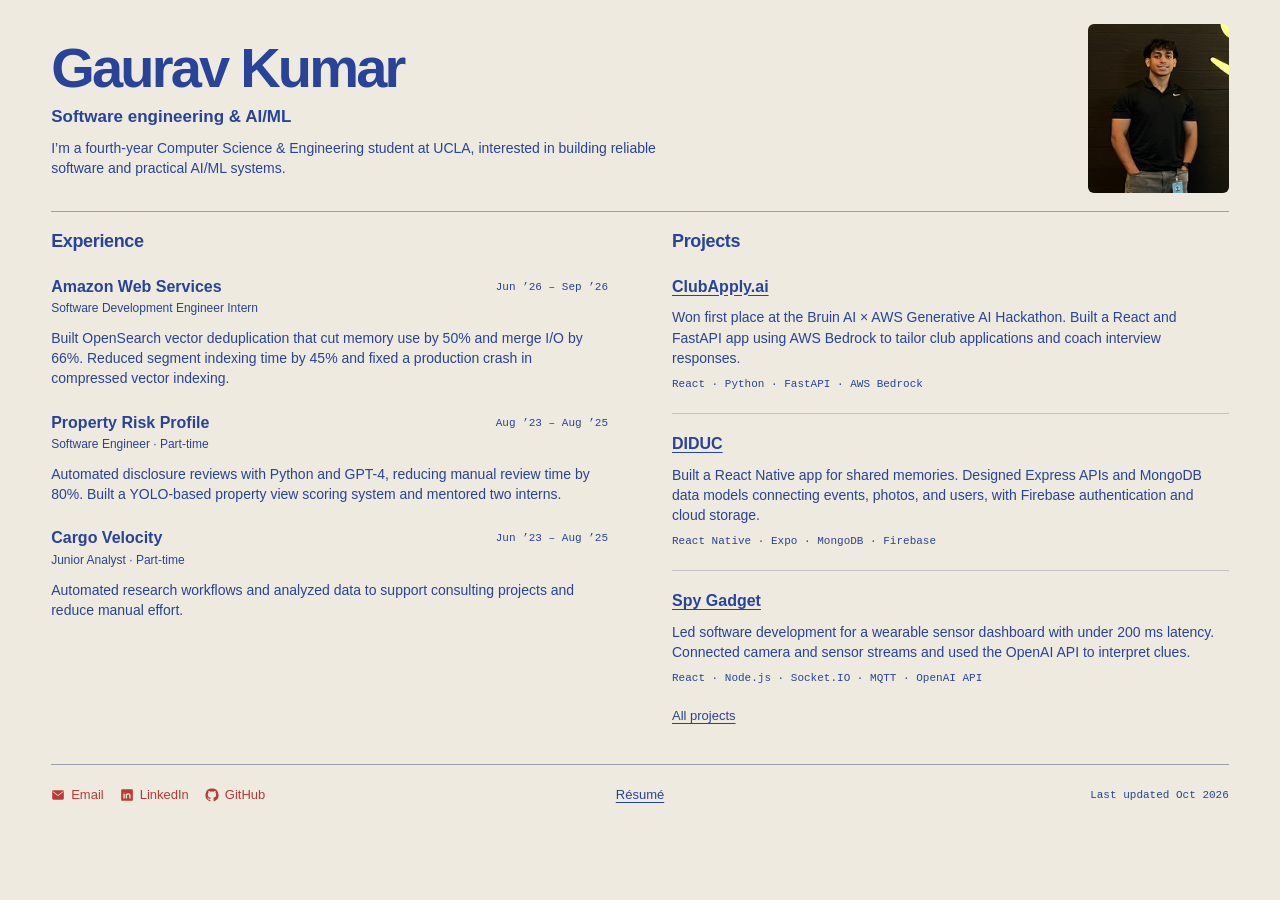
==== index.html @ fff74dd2 "Publish personal portfolio with responsive layout and SEO" ====
<!doctype html>
<html lang="en">
  <head>
    <meta charset="utf-8">
    <meta name="viewport" content="width=device-width, initial-scale=1">
    <meta name="color-scheme" content="light">
    <title>Gaurav Kumar — Software Engineering &amp; AI/ML</title>
    <meta name="description" content="Gaurav Kumar, UCLA Computer Science &amp; Engineering student. Explore software engineering and AI/ML projects, AWS OpenSearch experience, and résumé.">
    <meta name="author" content="Gaurav Kumar">
    <meta name="theme-color" content="#eeeadf">
    <meta property="og:site_name" content="Gaurav Kumar">
    <meta property="og:locale" content="en_US">
    <meta name="twitter:card" content="summary">
    <link rel="canonical" href="https://gaurav12058.github.io/">
    <meta property="og:url" content="https://gaurav12058.github.io/">
    <meta property="og:image" content="https://gaurav12058.github.io/assets/images/gaurav-kumar.jpeg">
    <meta property="og:image:width" content="179">
    <meta property="og:image:height" content="215">
    <meta property="og:image:alt" content="Gaurav Kumar">
    <meta name="twitter:image" content="https://gaurav12058.github.io/assets/images/gaurav-kumar.jpeg">
    <meta name="twitter:image:alt" content="Gaurav Kumar">
    <meta property="og:type" content="website">
    <meta property="og:title" content="Gaurav Kumar — Software Engineering &amp; AI/ML">
    <meta property="og:description" content="UCLA Computer Science &amp; Engineering student building reliable software and practical AI/ML systems. Explore my experience and selected projects.">
    <!-- JavaScript enhances reveals and the résumé action. -->
    <script src="./js/main.js?v=20261025-updated" defer></script>
    <link rel="stylesheet" href="./css/styles.css?v=20261025-centered-resume">
  </head>
  <body class="home-page">
    <a class="skip-link" href="#main">Skip to content</a>
    <div class="page">
      <main id="main" tabindex="-1">
        <section class="intro" aria-labelledby="intro-title">
          <div class="intro-copy">
            <h1 id="intro-title">Gaurav Kumar</h1>
            <p class="headline">Software engineering &amp; AI/ML</p>
            <p class="bio">I’m a fourth-year Computer Science &amp; Engineering student at UCLA, interested in building reliable software and practical AI/ML systems.</p>
          </div>
          <img class="portrait" src="./assets/images/gaurav-kumar.jpeg" width="179" height="215" alt="Gaurav Kumar" fetchpriority="high">
        </section>

        <!-- EXPERIENCE: Keep all entries here. Duplicate an <li> to add an entry. -->
        <section class="content-section" id="experience" aria-labelledby="experience-title" data-reveal>
          <div class="section-heading">
            <h2 id="experience-title">Experience</h2>
          </div>
          <ol class="experience-list">
            <li class="experience-entry">
              <div>
                <h3>Amazon Web Services</h3>
                <p class="entry-role">Software Development Engineer Intern</p>
              </div>
              <p class="entry-date"><time datetime="2026-06">Jun ’26</time> – <time datetime="2026-09">Sep ’26</time></p>
              <p class="entry-description">Built OpenSearch vector deduplication that cut memory use by 50% and merge I/O by 66%. Reduced segment indexing time by 45% and fixed a production crash in compressed vector indexing.</p>
            </li>
            <li class="experience-entry">
              <div>
                <h3>Property Risk Profile</h3>
                <p class="entry-role">Software Engineer · Part-time</p>
              </div>
              <p class="entry-date"><time datetime="2023-08">Aug ’23</time> – <time datetime="2025-08">Aug ’25</time></p>
              <p class="entry-description">Automated disclosure reviews with Python and GPT-4, reducing manual review time by 80%. Built a YOLO-based property view scoring system and mentored two interns.</p>
            </li>
            <li class="experience-entry">
              <div>
                <h3>Cargo Velocity</h3>
                <p class="entry-role">Junior Analyst · Part-time</p>
              </div>
              <p class="entry-date"><time datetime="2023-06">Jun ’23</time> – <time datetime="2025-08">Aug ’25</time></p>
              <p class="entry-description">Automated research workflows and analyzed data to support consulting projects and reduce manual effort.</p>
            </li>
          </ol>
        </section>

        <!-- FEATURED PROJECTS: Keep this homepage selection short.
             Add the complete collection in projects.html. -->
        <section class="content-section" id="projects" aria-labelledby="projects-title" data-reveal>
          <div class="section-heading">
            <h2 id="projects-title">Projects</h2>

          </div>
          <ul class="project-list">
            <li class="project-entry">
              <h3><a class="project-title" href="https://github.com/aarnav-11/AWS-x-Bruin-AI">ClubApply.ai</a></h3>
              <div><p class="entry-description">Won first place at the Bruin AI × AWS Generative AI Hackathon. Built a React and FastAPI app using AWS Bedrock to tailor club applications and coach interview responses.</p><p class="project-stack">React · Python · FastAPI · AWS Bedrock</p></div>
            </li>
            <li class="project-entry">
              <h3><a class="project-title" href="https://github.com/harrymyers/DIDUC">DIDUC</a></h3>
              <div><p class="entry-description">Built a React Native app for shared memories. Designed Express APIs and MongoDB data models connecting events, photos, and users, with Firebase authentication and cloud storage.</p><p class="project-stack">React Native · Expo · MongoDB · Firebase</p></div>
            </li>
            <li class="project-entry">
              <h3><a class="project-title" href="https://github.com/Gaurav12058/UCLA_HAcK_2025">Spy Gadget</a></h3>
              <div><p class="entry-description">Led software development for a wearable sensor dashboard with under 200 ms latency. Connected camera and sensor streams and used the OpenAI API to interpret clues.</p><p class="project-stack">React · Node.js · Socket.IO · MQTT · OpenAI API</p></div>
            </li>
          </ul>
          <a class="all-projects" href="./projects.html">All projects</a>
        </section>

      </main>

      <footer class="site-footer">
        <nav id="contact" aria-label="Contact"><ul class="contact-links">
            <li><a href="mailto:rothkumar12@gmail.com"><svg viewBox="0 0 24 24" aria-hidden="true"><rect x="2" y="4" width="20" height="16" rx="2" fill="currentColor"/><path d="m3 6 9 7 9-7" fill="none" stroke="var(--background)" stroke-width="1.5"/></svg><span class="contact-label">Email</span></a></li>
            <li><a href="https://www.linkedin.com/in/gaurav12058/"><svg viewBox="0 0 24 24" aria-hidden="true"><rect x="2" y="2" width="20" height="20" rx="2" fill="currentColor"/><path d="M7 10v8m0-11v.1M11 18v-8m0 3c0-4 6-4 6 0v5" fill="none" stroke="var(--background)" stroke-width="2.3"/></svg><span class="contact-label">LinkedIn</span></a></li>
            <li><a href="https://github.com/Gaurav12058"><svg viewBox="0 0 24 24" aria-hidden="true"><path fill="currentColor" d="M12 .8a11.2 11.2 0 0 0-3.54 21.83c.56.1.77-.24.77-.54v-2.1c-3.13.68-3.79-1.33-3.79-1.33-.51-1.3-1.25-1.65-1.25-1.65-1.02-.7.08-.69.08-.69 1.13.08 1.73 1.16 1.73 1.16 1 1.72 2.62 1.22 3.26.93.1-.73.4-1.22.71-1.5-2.5-.28-5.13-1.25-5.13-5.57 0-1.23.44-2.23 1.16-3.02-.12-.29-.5-1.43.11-2.97 0 0 .95-.3 3.08 1.15a10.7 10.7 0 0 1 5.61 0c2.14-1.45 3.08-1.15 3.08-1.15.61 1.54.23 2.68.11 2.97.72.79 1.15 1.79 1.15 3.02 0 4.33-2.63 5.29-5.14 5.57.4.35.76 1.03.76 2.08v3.1c0 .3.2.65.77.54A11.2 11.2 0 0 0 12 .8Z"/></svg><span class="contact-label">GitHub</span></a></li>
        </ul></nav>

        <a class="resume-button" href="./assets/resume/resume.pdf" download="Gaurav_Kumar_Resume.pdf">Résumé<span class="sr-only"> (PDF; downloads and also opens in a new tab)</span></a>
        <p class="last-updated"><span class="updated-label">Last updated </span><time datetime="2026-10">Oct 2026</time></p>
      </footer>
    </div>
  </body>
</html>
---- css/styles.css ----
:root {
  color-scheme: light;
  --background: #eeeadf;
  --text: #284398;
  --accent: #284398;
  --contact: #bd3935;
  --divider: #9c9faf;
  --mono: "SFMono-Regular", Consolas, "Liberation Mono", monospace;
  font-family: Arial, Helvetica, sans-serif;
  font-size: 16px;
  line-height: 1.45;
  color: var(--text);
  background: var(--background);
}
* { box-sizing: border-box; }
body { margin: 0; }
[hidden] { display: none !important; }
h1, h2, h3, p { margin: 0; }
a { color: inherit; text-underline-offset: 3px; }
a:hover { text-decoration-thickness: 2px; }
:focus-visible { outline: 2px solid currentColor; outline-offset: 5px; }
::selection { background: var(--text); color: var(--background); }
.page { width: 100%; min-height: 100svh; margin-inline: auto; padding: 32px 3.5vw 20px; display: flex; flex-direction: column; }
#main { min-width: 0; }
h1 { font-size: clamp(40px, 5vw, 56px); line-height: 1.05; letter-spacing: -.05em; font-weight: 750; }
h2 { font-size: 1.125rem; line-height: 1.25; letter-spacing: -.02em; }
h3 { font-size: 1rem; line-height: 1.3; }
.experience-list, .project-list, .contact-links { list-style: none; padding: 0; margin: 0; }
.home-page .page { max-width: none; padding: 24px clamp(24px, 4vw, 80px) 20px; }
.intro { display: grid; grid-template-columns: minmax(0, 1fr) clamp(128px, 11vw, 160px); align-items: center; gap: 32px; padding-bottom: 18px; }
.portrait { display: block; width: 100%; height: auto; border-radius: 6px; }
.headline { margin-top: 8px; font-size: 1.0625rem; font-weight: 600; }
.bio { max-width: 80ch; margin-top: 8px; font-size: .875rem; }
.content-section { padding-block: 18px; border-top: 1px solid var(--divider); }
.section-heading { margin-bottom: 14px; }
.experience-list { display: grid; gap: 14px; }
.experience-entry { display: grid; grid-template-columns: minmax(0, 1fr) auto; column-gap: 24px; row-gap: 6px; }
.entry-date { font-family: var(--mono); font-size: .6875rem; padding-top: 3px; }
.entry-date time { white-space: nowrap; }
.entry-role { font-size: .75rem; margin-top: 3px; }
.entry-description { font-size: .875rem; line-height: 1.45; }
.experience-entry > .entry-description { grid-column: 1 / -1; }
.project-list { display: grid; gap: 12px; }
.project-entry { display: grid; grid-template-columns: clamp(160px, 22vw, 300px) minmax(0, 1fr); gap: 24px; }
.project-entry + .project-entry { border-top: 1px solid color-mix(in srgb, var(--divider) 50%, transparent); padding-top: 12px; }
.project-stack { font-family: var(--mono); font-size: .6875rem; line-height: 1.5; margin-top: 5px; }
.all-projects { display: inline-block; margin-top: 14px; font-size: .8125rem; }
.site-footer { display: grid; grid-template-columns: 1fr auto 1fr; align-items: end; gap: 24px; border-top: 1px solid var(--divider); margin-top: 32px; padding-top: 48px; font-size: .8125rem; flex: 1; }
.home-page .site-footer { margin-top: 20px; padding-top: 18px; align-items: center; flex: 0; }
.home-page .site-footer .resume-button { grid-column: 2; }
.contact-links { display: flex; flex-wrap: wrap; gap: 16px; color: var(--contact); }
.contact-links a { display: inline-flex; align-items: center; gap: 6px; text-decoration: none; min-height: 24px; }
.contact-links a:hover { text-decoration: underline; }
.contact-links svg { width: 14px; height: 14px; flex-shrink: 0; }
.last-updated { font-family: var(--mono); font-size: .6875rem; justify-self: end; text-align: right; }
.projects-page .page { max-width: 1440px; }
.project-navigation { margin-bottom: 48px; font-family: var(--mono); font-size: .875rem; }
.project-page-heading { padding-bottom: 32px; }
.project-page-heading h1 { font-size: clamp(48px, 6vw, 88px); line-height: 1.05; }
.project-page-heading p { margin-top: 20px; max-width: 60ch; }
.project-catalog { list-style: none; padding: 0; margin: 0; }
.catalog-entry { display: grid; grid-template-columns: minmax(0, 1fr) minmax(0, 2fr); gap: 48px; padding-block: 32px; border-top: 1px solid var(--divider); }
.catalog-entry h2 { font-size: 1.25rem; }
.catalog-entry p { max-width: 65ch; font-family: var(--mono); line-height: 1.5; }
.project-source { display: inline-block; margin-top: 12px; font-family: var(--mono); font-size: .875rem; }
.catalog-entry .project-technologies { margin-top: 16px; font-family: Arial, Helvetica, sans-serif; font-size: .875rem; line-height: 1.6; }
.technology-label { display: block; margin-bottom: 4px; font-size: .75rem; font-weight: 700; letter-spacing: .06em; text-transform: uppercase; }
.projects-page .site-footer { margin-top: 0; }
.skip-link { position: fixed; z-index: 10; top: 12px; left: 12px; padding: 12px 16px; background: var(--background); border: 1px solid; transform: translateY(-200%); }
.skip-link:focus { transform: translateY(0); }
.sr-only { position: absolute; width: 1px; height: 1px; padding: 0; margin: -1px; overflow: hidden; clip-path: inset(50%); white-space: nowrap; border: 0; }
@media (prefers-reduced-motion: no-preference) {
  .reveal-ready { transition: opacity 250ms ease-out, transform 250ms ease-out; }
  .reveal-pending { opacity: 0; transform: translateY(6px); }
}
@media (prefers-reduced-motion: reduce) {
  .reveal-ready { transition: none; }
  .reveal-pending { opacity: 1; transform: none; }
}
/* Short laptop windows use tighter spacing, without scaling or clipping text. */
@media (min-width: 1024px) and (max-height: 850px) {
  .home-page .page { padding-block: 16px; }
  .home-page h1 { font-size: 48px; }
  .intro { grid-template-columns: minmax(0, 1fr) 136px; padding-bottom: 12px; }
  .content-section { padding-block: 12px; }
  .section-heading { margin-bottom: 10px; }
  .experience-list { gap: 10px; }
  .experience-entry { row-gap: 4px; }
  .project-list { gap: 8px; }
  .project-entry + .project-entry { padding-top: 8px; }
  .project-stack { margin-top: 4px; }
  .all-projects { margin-top: 10px; }
  .home-page .site-footer { padding-top: 12px; }
}
@media (max-width: 700px) {
  .home-page .page { padding: 28px 24px 24px; }
  .intro { grid-template-columns: minmax(0, 1fr) 100px; align-items: start; gap: 20px; padding-bottom: 24px; }
  .intro-copy { min-width: 0; }
  .bio { font-size: 1rem; }
  .entry-description { font-size: 1rem; }
  .content-section { padding-block: 24px; }
  .experience-list { gap: 24px; }
  .experience-entry { grid-template-columns: 1fr; gap: 6px; }
  .entry-date { padding-top: 0; font-size: .75rem; }
  .entry-role { font-size: .875rem; }
  .project-entry { grid-template-columns: 1fr; gap: 8px; }
  .project-list { gap: 18px; }
  .project-entry + .project-entry { padding-top: 18px; }
  .project-stack { font-size: .75rem; }
  .site-footer { grid-template-columns: minmax(0, 1fr) auto minmax(0, 1fr); gap: 8px; padding-top: 28px; align-items: center; font-size: .75rem; }
  .site-footer > p, .site-footer > a { white-space: nowrap; }
  .last-updated { justify-self: end; text-align: right; }
  .contact-links { flex-wrap: nowrap; gap: 8px; }
  .contact-links a { min-height: 36px; }
}
@media (max-width: 600px) {
  .project-navigation { margin-bottom: 32px; }
  .catalog-entry { grid-template-columns: 1fr; gap: 12px; padding-block: 24px; }
  .page { padding: 24px 20px 20px; }
  .contact-links { gap: 2px; }
  .contact-links a { width: 32px; min-height: 44px; justify-content: center; }
  .contact-links svg { width: 18px; height: 18px; }
  .contact-label, .updated-label { position: absolute; width: 1px; height: 1px; padding: 0; margin: -1px; overflow: hidden; clip-path: inset(50%); white-space: nowrap; border: 0; }
  .site-footer .resume-button { display: inline-flex; align-items: center; min-height: 44px; }
}
@media (max-width: 380px) {
  .home-page .page { padding-inline: 20px; }
  .intro { grid-template-columns: minmax(0, 1fr) 88px; gap: 16px; }
}

@media (min-width: 1024px) {
  .home-page #main { display: grid; grid-template-columns: repeat(2, minmax(0, 1fr)); column-gap: clamp(40px, 5vw, 80px); }
  .home-page #main > section { min-width: 0; }
  .intro { grid-column: 1 / -1; border-bottom: 1px solid var(--divider); }
  .home-page .content-section { border-top: 0; }
  .section-heading { margin-bottom: 24px; }
  .experience-list { gap: 24px; }
  .experience-entry { row-gap: 10px; }
  .project-list { gap: 20px; }
  .project-entry { grid-template-columns: 1fr; gap: 10px; }
  .project-entry + .project-entry { padding-top: 20px; }
  .project-stack { margin-top: 8px; }
  .all-projects { margin-top: 20px; }
}
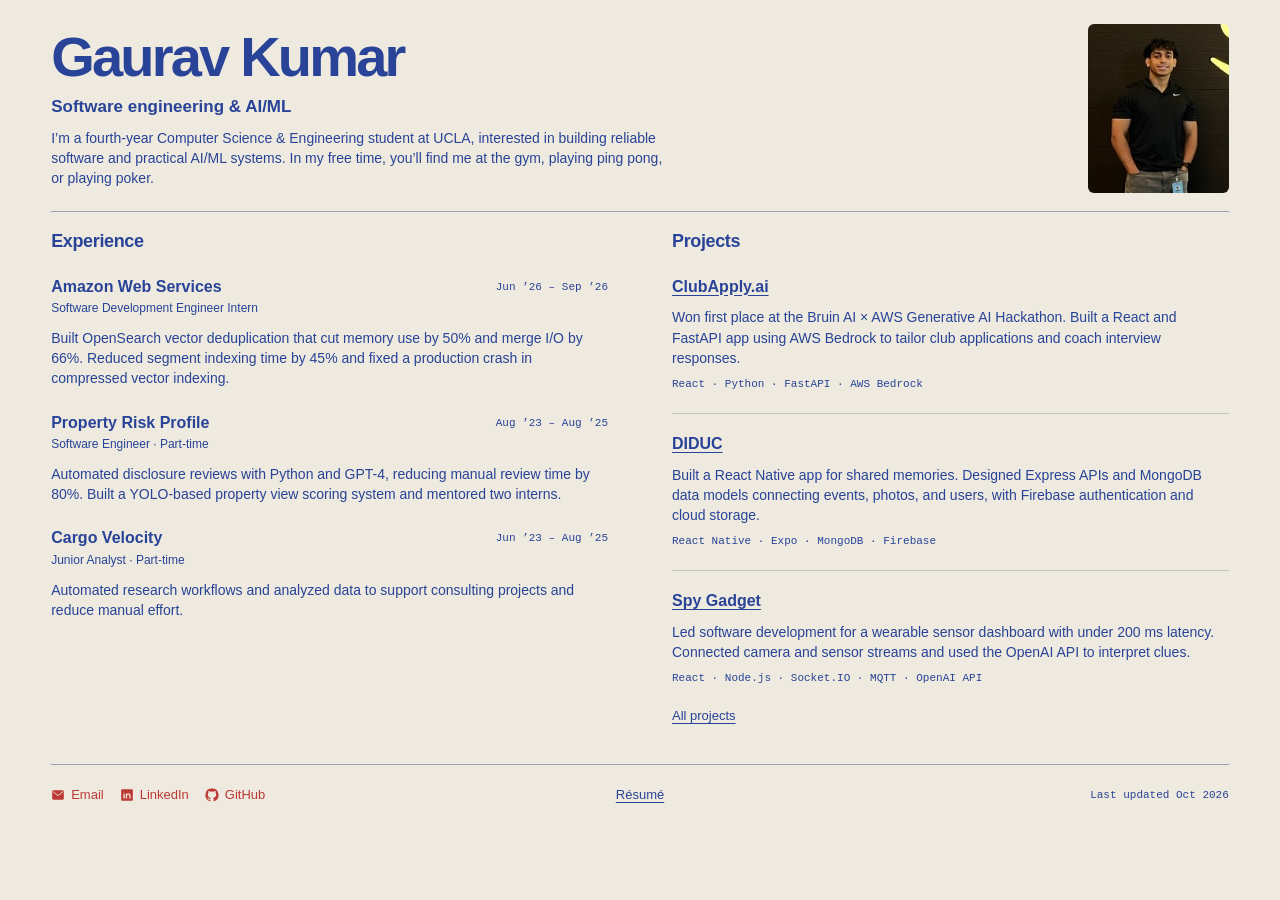
==== commit 97c80b0e: "Add personal interests to bio" ====
--- a/index.html
+++ b/index.html
@@ -34,7 +34,7 @@
           <div class="intro-copy">
             <h1 id="intro-title">Gaurav Kumar</h1>
             <p class="headline">Software engineering &amp; AI/ML</p>
-            <p class="bio">I’m a fourth-year Computer Science &amp; Engineering student at UCLA, interested in building reliable software and practical AI/ML systems.</p>
+            <p class="bio">I’m a fourth-year Computer Science &amp; Engineering student at UCLA, interested in building reliable software and practical AI/ML systems. In my free time, you’ll find me at the gym, playing ping pong, or playing poker.</p>
           </div>
           <img class="portrait" src="./assets/images/gaurav-kumar.jpeg" width="179" height="215" alt="Gaurav Kumar" fetchpriority="high">
         </section>
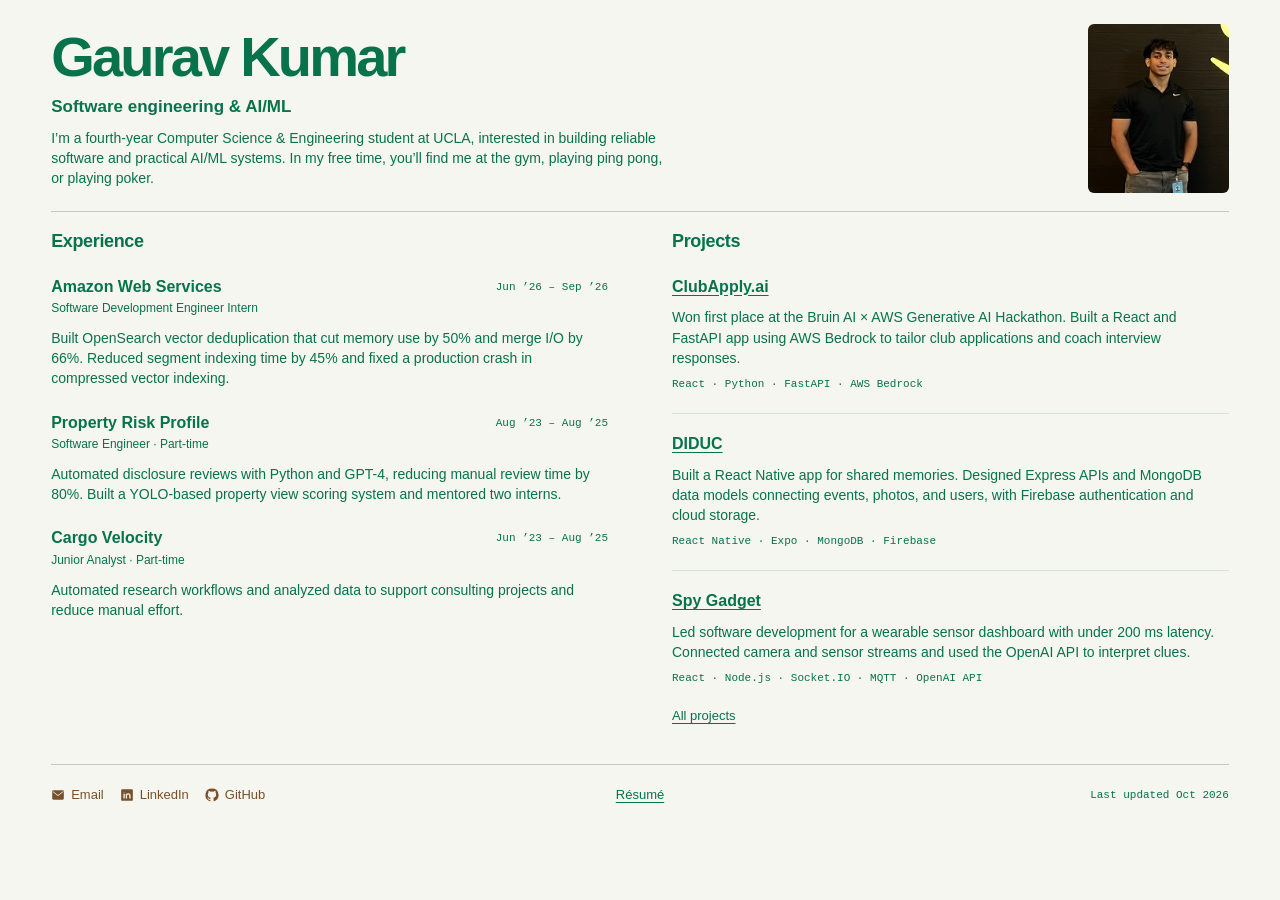
==== commit d5a0eddf: "Apply emerald and ivory palette" ====
--- a/index.html
+++ b/index.html
@@ -4,27 +4,27 @@
     <meta charset="utf-8">
     <meta name="viewport" content="width=device-width, initial-scale=1">
     <meta name="color-scheme" content="light">
-    <title>Gaurav Kumar — Software Engineering &amp; AI/ML</title>
-    <meta name="description" content="Gaurav Kumar, UCLA Computer Science &amp; Engineering student. Explore software engineering and AI/ML projects, AWS OpenSearch experience, and résumé.">
+    <title>Gaurav Kumar — Software Engineer</title>
+    <meta name="description" content="Software engineering and AI/ML projects, experience, and a little about me.">
     <meta name="author" content="Gaurav Kumar">
-    <meta name="theme-color" content="#eeeadf">
+    <meta name="theme-color" content="#F4F6EF">
     <meta property="og:site_name" content="Gaurav Kumar">
     <meta property="og:locale" content="en_US">
-    <meta name="twitter:card" content="summary">
-    <link rel="canonical" href="https://gaurav12058.github.io/">
-    <meta property="og:url" content="https://gaurav12058.github.io/">
-    <meta property="og:image" content="https://gaurav12058.github.io/assets/images/gaurav-kumar.jpeg">
-    <meta property="og:image:width" content="179">
-    <meta property="og:image:height" content="215">
+    <meta name="twitter:card" content="summary_large_image">
+    <link rel="canonical" href="https://gauravkumar.live/">
+    <meta property="og:url" content="https://gauravkumar.live/">
+    <meta property="og:image" content="https://gauravkumar.live/assets/images/gaurav-kumar-preview.jpg">
+    <meta property="og:image:width" content="1200">
+    <meta property="og:image:height" content="630">
     <meta property="og:image:alt" content="Gaurav Kumar">
-    <meta name="twitter:image" content="https://gaurav12058.github.io/assets/images/gaurav-kumar.jpeg">
+    <meta name="twitter:image" content="https://gauravkumar.live/assets/images/gaurav-kumar-preview.jpg">
     <meta name="twitter:image:alt" content="Gaurav Kumar">
     <meta property="og:type" content="website">
-    <meta property="og:title" content="Gaurav Kumar — Software Engineering &amp; AI/ML">
-    <meta property="og:description" content="UCLA Computer Science &amp; Engineering student building reliable software and practical AI/ML systems. Explore my experience and selected projects.">
+    <meta property="og:title" content="Gaurav Kumar — Software Engineer">
+    <meta property="og:description" content="Software engineering and AI/ML projects, experience, and a little about me.">
     <!-- JavaScript enhances reveals and the résumé action. -->
     <script src="./js/main.js?v=20261025-updated" defer></script>
-    <link rel="stylesheet" href="./css/styles.css?v=20261025-centered-resume">
+    <link rel="stylesheet" href="./css/styles.css?v=20261025-emerald">
   </head>
   <body class="home-page">
     <a class="skip-link" href="#main">Skip to content</a>
--- a/css/styles.css
+++ b/css/styles.css
@@ -1,10 +1,10 @@
 :root {
   color-scheme: light;
-  --background: #eeeadf;
-  --text: #284398;
-  --accent: #284398;
-  --contact: #bd3935;
-  --divider: #9c9faf;
+  --background: #F4F6EF;
+  --text: #08724D;
+  --accent: #08724D;
+  --contact: #79502C;
+  --divider: #BDCFC1;
   --mono: "SFMono-Regular", Consolas, "Liberation Mono", monospace;
   font-family: Arial, Helvetica, sans-serif;
   font-size: 16px;
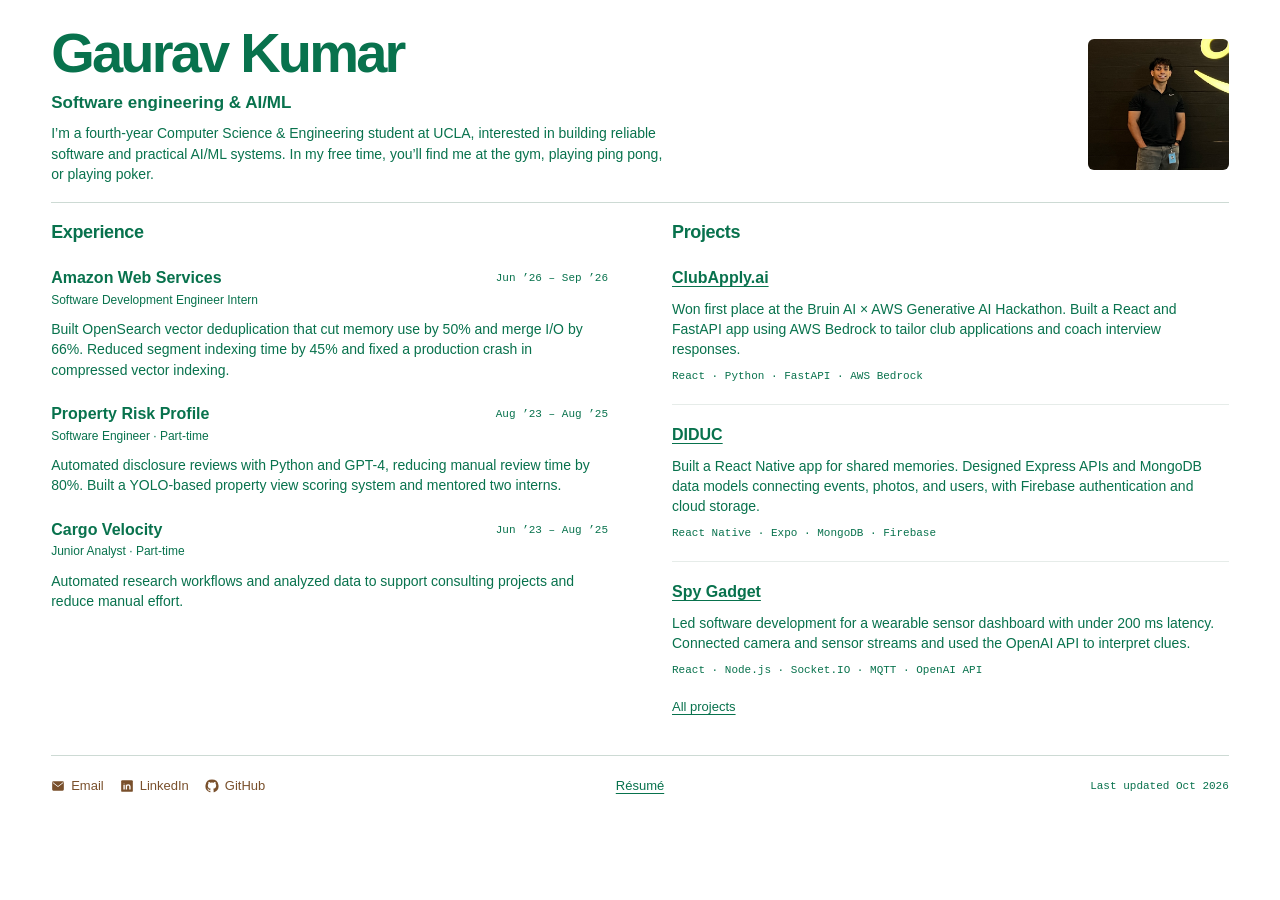
==== commit 74d04ffa: "Use pure white background and refresh portrait and social preview" ====
--- a/index.html
+++ b/index.html
@@ -7,24 +7,24 @@
     <title>Gaurav Kumar — Software Engineer</title>
     <meta name="description" content="Software engineering and AI/ML projects, experience, and a little about me.">
     <meta name="author" content="Gaurav Kumar">
-    <meta name="theme-color" content="#F4F6EF">
+    <meta name="theme-color" content="#FFFFFF">
     <meta property="og:site_name" content="Gaurav Kumar">
     <meta property="og:locale" content="en_US">
     <meta name="twitter:card" content="summary_large_image">
     <link rel="canonical" href="https://gauravkumar.live/">
     <meta property="og:url" content="https://gauravkumar.live/">
-    <meta property="og:image" content="https://gauravkumar.live/assets/images/gaurav-kumar-preview.jpg">
+    <meta property="og:image" content="https://gauravkumar.live/assets/images/gaurav-kumar-preview-white.jpg">
     <meta property="og:image:width" content="1200">
     <meta property="og:image:height" content="630">
     <meta property="og:image:alt" content="Gaurav Kumar">
-    <meta name="twitter:image" content="https://gauravkumar.live/assets/images/gaurav-kumar-preview.jpg">
+    <meta name="twitter:image" content="https://gauravkumar.live/assets/images/gaurav-kumar-preview-white.jpg">
     <meta name="twitter:image:alt" content="Gaurav Kumar">
     <meta property="og:type" content="website">
     <meta property="og:title" content="Gaurav Kumar — Software Engineer">
     <meta property="og:description" content="Software engineering and AI/ML projects, experience, and a little about me.">
     <!-- JavaScript enhances reveals and the résumé action. -->
     <script src="./js/main.js?v=20261025-updated" defer></script>
-    <link rel="stylesheet" href="./css/styles.css?v=20261025-emerald">
+    <link rel="stylesheet" href="./css/styles.css?v=20261025-white">
   </head>
   <body class="home-page">
     <a class="skip-link" href="#main">Skip to content</a>
@@ -36,7 +36,7 @@
             <p class="headline">Software engineering &amp; AI/ML</p>
             <p class="bio">I’m a fourth-year Computer Science &amp; Engineering student at UCLA, interested in building reliable software and practical AI/ML systems. In my free time, you’ll find me at the gym, playing ping pong, or playing poker.</p>
           </div>
-          <img class="portrait" src="./assets/images/gaurav-kumar.jpeg" width="179" height="215" alt="Gaurav Kumar" fetchpriority="high">
+          <img class="portrait" src="./assets/images/gaurav-kumar.jpeg?v=20261025-new" width="1059" height="983" alt="Gaurav Kumar" fetchpriority="high">
         </section>
 
         <!-- EXPERIENCE: Keep all entries here. Duplicate an <li> to add an entry. -->
--- a/css/styles.css
+++ b/css/styles.css
@@ -1,10 +1,10 @@
 :root {
   color-scheme: light;
-  --background: #F4F6EF;
+  --background: #FFFFFF;
   --text: #08724D;
   --accent: #08724D;
   --contact: #79502C;
-  --divider: #BDCFC1;
+  --divider: #CDDAD4;
   --mono: "SFMono-Regular", Consolas, "Liberation Mono", monospace;
   font-family: Arial, Helvetica, sans-serif;
   font-size: 16px;
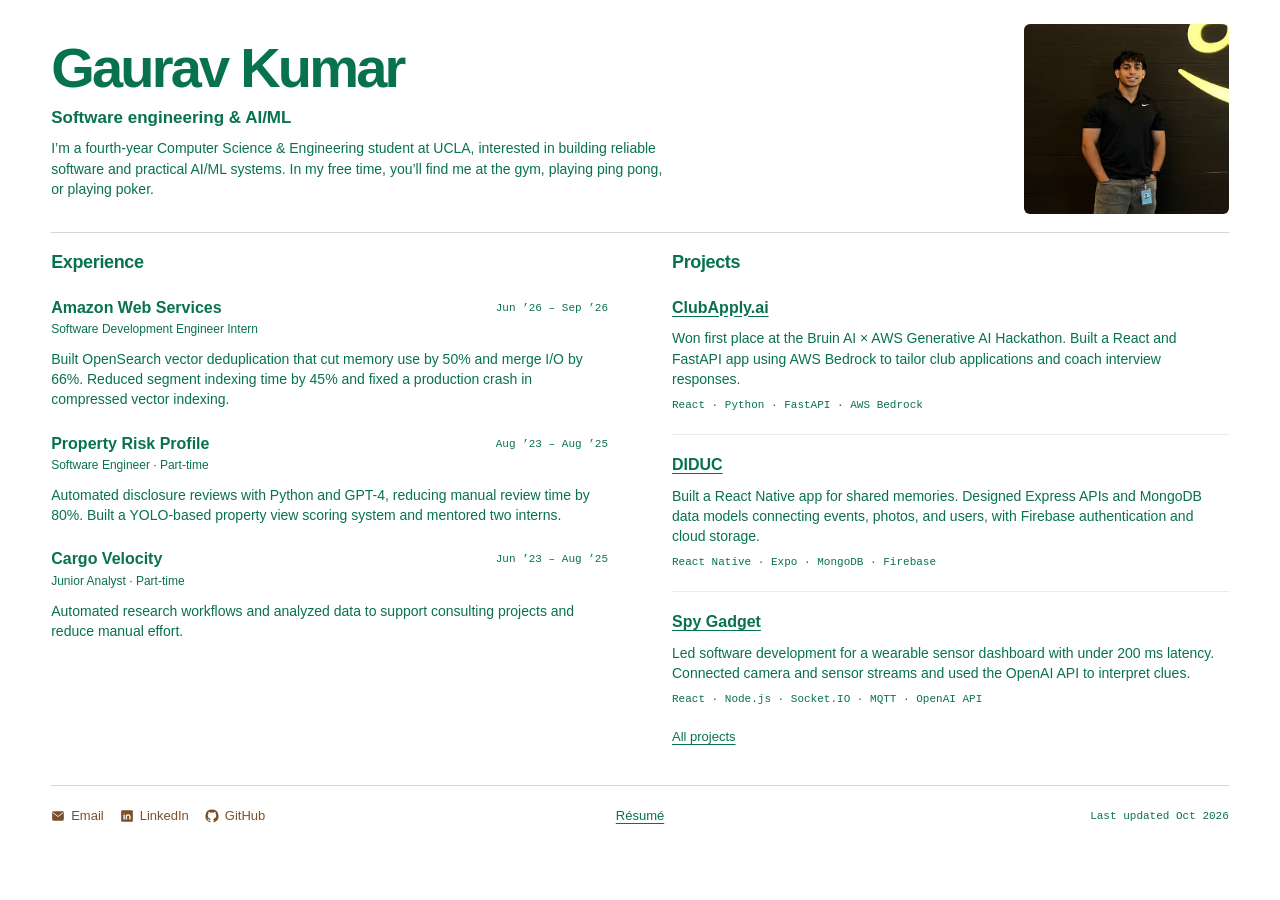
==== commit 997fb27f: "Enlarge homepage portrait across screen sizes" ====
--- a/index.html
+++ b/index.html
@@ -24,7 +24,7 @@
     <meta property="og:description" content="Software engineering and AI/ML projects, experience, and a little about me.">
     <!-- JavaScript enhances reveals and the résumé action. -->
     <script src="./js/main.js?v=20261025-updated" defer></script>
-    <link rel="stylesheet" href="./css/styles.css?v=20261025-white">
+    <link rel="stylesheet" href="./css/styles.css?v=20261025-larger-photo">
   </head>
   <body class="home-page">
     <a class="skip-link" href="#main">Skip to content</a>
--- a/css/styles.css
+++ b/css/styles.css
@@ -27,7 +27,7 @@
 h3 { font-size: 1rem; line-height: 1.3; }
 .experience-list, .project-list, .contact-links { list-style: none; padding: 0; margin: 0; }
 .home-page .page { max-width: none; padding: 24px clamp(24px, 4vw, 80px) 20px; }
-.intro { display: grid; grid-template-columns: minmax(0, 1fr) clamp(128px, 11vw, 160px); align-items: center; gap: 32px; padding-bottom: 18px; }
+.intro { display: grid; grid-template-columns: minmax(0, 1fr) clamp(176px, 16vw, 240px); align-items: center; gap: 32px; padding-bottom: 18px; }
 .portrait { display: block; width: 100%; height: auto; border-radius: 6px; }
 .headline { margin-top: 8px; font-size: 1.0625rem; font-weight: 600; }
 .bio { max-width: 80ch; margin-top: 8px; font-size: .875rem; }
@@ -81,7 +81,7 @@
 @media (min-width: 1024px) and (max-height: 850px) {
   .home-page .page { padding-block: 16px; }
   .home-page h1 { font-size: 48px; }
-  .intro { grid-template-columns: minmax(0, 1fr) 136px; padding-bottom: 12px; }
+  .intro { grid-template-columns: minmax(0, 1fr) 200px; padding-bottom: 12px; }
   .content-section { padding-block: 12px; }
   .section-heading { margin-bottom: 10px; }
   .experience-list { gap: 10px; }
@@ -94,7 +94,7 @@
 }
 @media (max-width: 700px) {
   .home-page .page { padding: 28px 24px 24px; }
-  .intro { grid-template-columns: minmax(0, 1fr) 100px; align-items: start; gap: 20px; padding-bottom: 24px; }
+  .intro { grid-template-columns: minmax(0, 1fr) 120px; align-items: start; gap: 20px; padding-bottom: 24px; }
   .intro-copy { min-width: 0; }
   .bio { font-size: 1rem; }
   .entry-description { font-size: 1rem; }
@@ -125,7 +125,7 @@
 }
 @media (max-width: 380px) {
   .home-page .page { padding-inline: 20px; }
-  .intro { grid-template-columns: minmax(0, 1fr) 88px; gap: 16px; }
+  .intro { grid-template-columns: minmax(0, 1fr) 104px; gap: 16px; }
 }
 
 @media (min-width: 1024px) {
